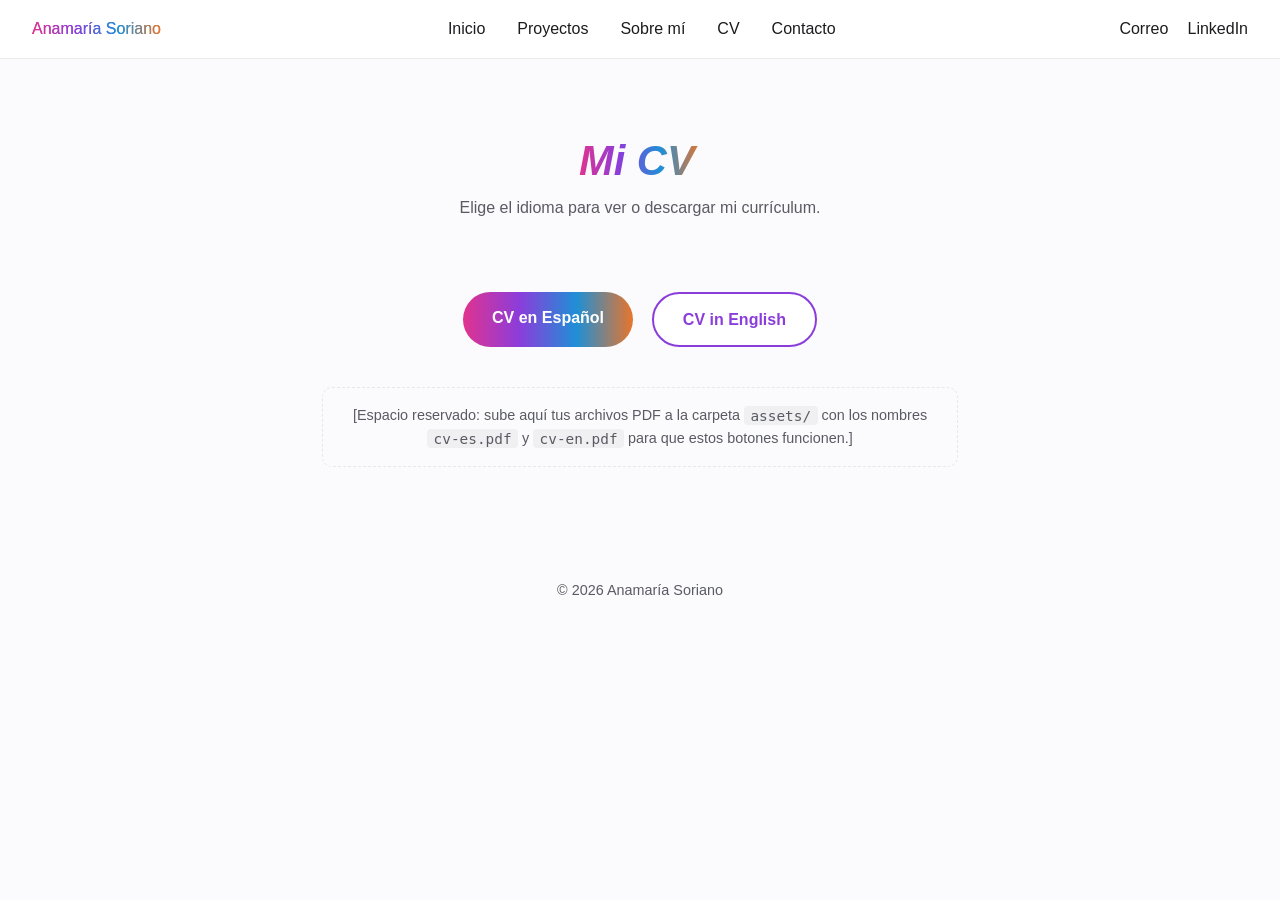
==== cv.html @ 27ea9533 "Agregar página de CV (ES/EN) y enlace en navegación" ====
<!DOCTYPE html>
<html lang="es">
<head>
<meta charset="UTF-8">
<meta name="viewport" content="width=device-width, initial-scale=1.0">
<title>CV | Anamaría Soriano</title>
<link rel="stylesheet" href="style.css">
</head>
<body>

<header>
  <nav>
    <div class="logo"><a href="index.html#inicio" class="logo-link">Anamaría Soriano</a></div>
    <ul class="nav-links">
      <li><a href="index.html#inicio">Inicio</a></li>
      <li><a href="index.html#proyectos">Proyectos</a></li>
      <li><a href="index.html#sobre-mi">Sobre mí</a></li>
      <li><a href="cv.html">CV</a></li>
      <li><a href="index.html#contacto">Contacto</a></li>
    </ul>
    <div class="nav-contact">
      <a href="mailto:anasperez10@gmail.com" title="Correo">Correo</a>
      <a href="#" target="_blank" title="LinkedIn">LinkedIn</a>
    </div>
  </nav>
</header>

<section class="cv-page">
  <h1>Mi CV</h1>
  <p class="section-intro">Elige el idioma para ver o descargar mi currículum.</p>

  <div class="cv-buttons">
    <a href="assets/cv-es.pdf" target="_blank" class="cta-button">CV en Español</a>
    <a href="assets/cv-en.pdf" target="_blank" class="cta-button cta-secondary">CV in English</a>
  </div>

  <p class="cv-note">[Espacio reservado: sube aquí tus archivos PDF a la carpeta <code>assets/</code> con los nombres <code>cv-es.pdf</code> y <code>cv-en.pdf</code> para que estos botones funcionen.]</p>
</section>

<footer>
  <p>&copy; 2026 Anamaría Soriano</p>
</footer>

</body>
</html>
---- style.css ----
:root {
  --accent1: #e0338f;
  --accent2: #8b3ddb;
  --accent3: #1f8fd6;
  --accent4: #e8752b;
  --gradient: linear-gradient(90deg, var(--accent1), var(--accent2), var(--accent3), var(--accent4));
  --bg: #fbfbfd;
  --card-bg: #ffffff;
  --text: #1c1c1e;
  --text-muted: #5a5a63;
  --border: rgba(0,0,0,0.08);
}

* { margin: 0; padding: 0; box-sizing: border-box; }

body {
  font-family: 'Segoe UI', sans-serif;
  background-color: var(--bg);
  color: var(--text);
  line-height: 1.6;
}

header {
  position: fixed;
  top: 0; width: 100%;
  background: rgba(255,255,255,0.9);
  backdrop-filter: blur(6px);
  z-index: 10;
  border-bottom: 1px solid var(--border);
}

nav {
  display: flex;
  justify-content: space-between;
  align-items: center;
  padding: 1rem 2rem;
  gap: 1.5rem;
}

.logo {
  font-weight: 700;
  white-space: nowrap;
  padding-right: 0.2em;
}

.logo-link, .logo {
  background: var(--gradient);
  -webkit-background-clip: text;
  background-clip: text;
  color: transparent;
  text-decoration: none;
}

.nav-links {
  list-style: none;
  display: flex;
  gap: 2rem;
  flex: 1;
  justify-content: center;
}

.nav-contact {
  display: flex;
  gap: 1.2rem;
}

nav a {
  color: var(--text);
  text-decoration: none;
  font-weight: 500;
  transition: color 0.2s ease;
}

nav a:hover { color: var(--accent2); }

.hero {
  height: 100vh;
  display: flex;
  flex-direction: column;
  justify-content: center;
  align-items: center;
  text-align: center;
  padding: 0 1rem;
  background:
    radial-gradient(circle at 20% 30%, rgba(224,51,143,0.08), transparent 40%),
    radial-gradient(circle at 80% 20%, rgba(31,143,214,0.08), transparent 40%),
    radial-gradient(circle at 60% 80%, rgba(139,61,219,0.08), transparent 45%),
    var(--bg);
}

.hero h1 {
  font-size: 3.2rem;
  font-style: italic;
  background: var(--gradient);
  -webkit-background-clip: text;
  background-clip: text;
  color: transparent;
  padding-right: 0.15em;
  display: inline-block;
}

.tagline { margin-top: 1rem; font-size: 1.2rem; color: var(--text-muted); }

.cta-button {
  margin-top: 2rem;
  display: inline-block;
  padding: 0.8rem 1.8rem;
  border-radius: 30px;
  background: var(--gradient);
  color: #fff;
  text-decoration: none;
  font-weight: 600;
  transition: opacity 0.2s ease;
}

.cta-button:hover { opacity: 0.85; }

.cta-secondary {
  background: #fff;
  color: var(--accent2);
  border: 2px solid var(--accent2);
}

section { padding: 5rem 2rem; max-width: 1100px; margin: 0 auto; }

h2 {
  font-size: 2rem;
  margin-bottom: 0.8rem;
  font-style: italic;
  background: var(--gradient);
  -webkit-background-clip: text;
  background-clip: text;
  color: transparent;
  display: inline-block;
  padding-right: 0.15em;
}

.section-intro { color: var(--text-muted); margin-bottom: 2.5rem; max-width: 640px; }

.project-grid {
  display: grid;
  grid-template-columns: repeat(auto-fit, minmax(280px, 1fr));
  gap: 2rem;
}

.project-card {
  background: var(--card-bg);
  border-radius: 12px;
  overflow: hidden;
  padding-bottom: 1rem;
  border: 1px solid var(--border);
  border-top: 4px solid transparent;
  border-image: var(--gradient) 1;
  box-shadow: 0 4px 16px rgba(0,0,0,0.05);
  transition: transform 0.2s ease, box-shadow 0.2s ease;
}

.project-card:hover {
  transform: translateY(-4px);
  box-shadow: 0 10px 24px rgba(0,0,0,0.08);
}

.project-card img {
  width: 100%;
  height: 180px;
  object-fit: cover;
  background: #eee;
}

.project-card h3, .project-card p, .project-card a {
  padding: 0 1.2rem;
}

.project-card h3 { margin-top: 1rem; color: var(--text); }
.project-role { font-size: 0.85rem; color: var(--text-muted); margin-top: 0.3rem; }
.project-card a { color: var(--accent1); display: inline-block; margin-top: 0.5rem; text-decoration: none; font-weight: 600; }
.project-card a:hover { color: var(--accent3); }

.about p, .contact p { color: var(--text-muted); max-width: 700px; }

.contact a {
  color: var(--accent2);
  display: block;
  margin: 0.4rem 0;
  text-decoration: none;
  font-weight: 600;
}

.contact a:hover { color: var(--accent3); }

.project-detail {
  padding-top: 8rem;
  max-width: 800px;
}

.back-link {
  display: inline-block;
  margin-bottom: 1.5rem;
  color: var(--accent2);
  text-decoration: none;
  font-weight: 600;
}

.back-link:hover { color: var(--accent3); }

.project-detail h1 {
  font-size: 2.4rem;
  font-style: italic;
  background: var(--gradient);
  -webkit-background-clip: text;
  background-clip: text;
  color: transparent;
  display: inline-block;
  padding-right: 0.15em;
}

.detail-image {
  width: 100%;
  max-height: 380px;
  object-fit: cover;
  border-radius: 12px;
  margin: 1.5rem 0;
  background: #eee;
}

.project-detail p { color: var(--text-muted); }

.cv-page {
  padding-top: 8rem;
  max-width: 700px;
  text-align: center;
}

.cv-page h1 {
  font-size: 2.6rem;
  font-style: italic;
  background: var(--gradient);
  -webkit-background-clip: text;
  background-clip: text;
  color: transparent;
  display: inline-block;
  padding-right: 0.15em;
}

.cv-buttons {
  display: flex;
  gap: 1.2rem;
  justify-content: center;
  flex-wrap: wrap;
  margin-top: 1rem;
}

.cv-note {
  margin-top: 2.5rem;
  color: var(--text-muted);
  font-size: 0.9rem;
  border: 1px dashed var(--border);
  border-radius: 10px;
  padding: 1rem;
}

.cv-note code {
  background: #f0f0f3;
  padding: 0.1rem 0.4rem;
  border-radius: 4px;
}

footer {
  text-align: center;
  padding: 2rem;
  font-size: 0.9rem;
  color: var(--text-muted);
}
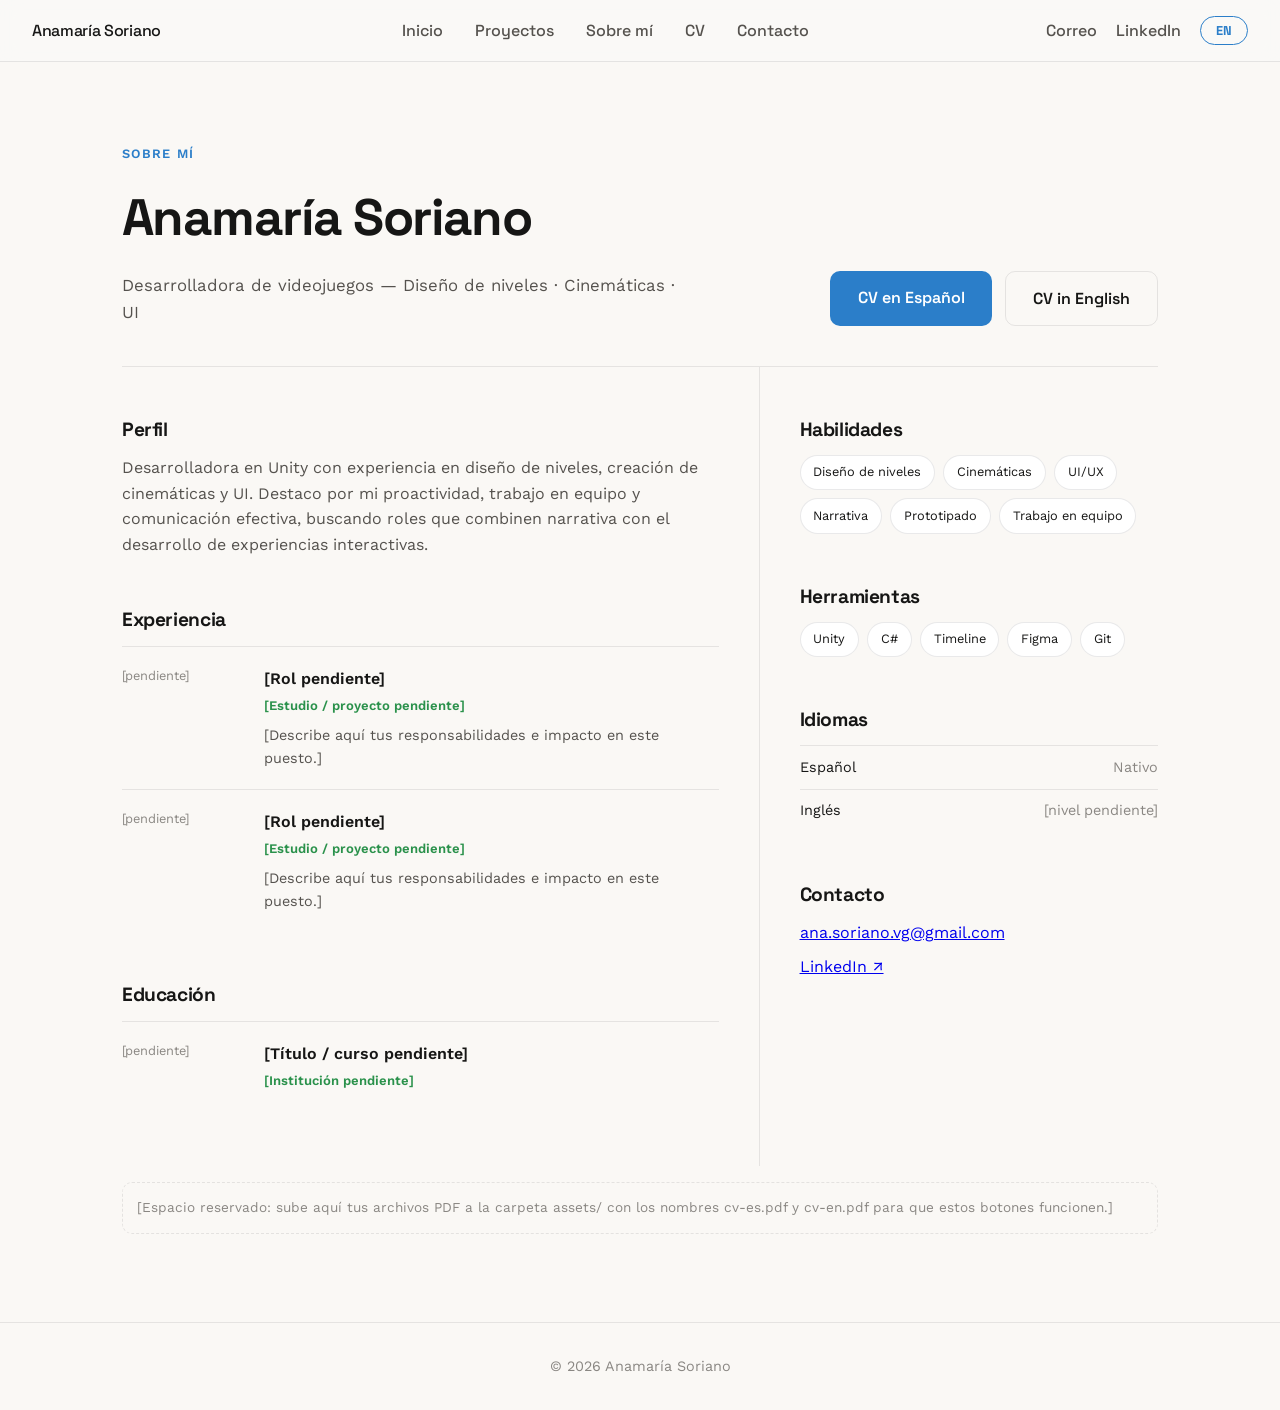
==== commit 7ec74460: "Mejoras de diseño Realizadas con Cloude designe" ====
--- a/cv.html
+++ b/cv.html
@@ -4,42 +4,123 @@
 <meta charset="UTF-8">
 <meta name="viewport" content="width=device-width, initial-scale=1.0">
 <title>CV | Anamaría Soriano</title>
+<link rel="preconnect" href="https://fonts.googleapis.com">
+<link href="https://fonts.googleapis.com/css2?family=Space+Grotesk:wght@400;500;600;700&family=Work+Sans:wght@400;500;600&display=swap" rel="stylesheet">
 <link rel="stylesheet" href="style.css">
 </head>
 <body>
 
 <header>
-  <nav>
-    <div class="logo"><a href="index.html#inicio" class="logo-link">Anamaría Soriano</a></div>
-    <ul class="nav-links">
-      <li><a href="index.html#inicio">Inicio</a></li>
-      <li><a href="index.html#proyectos">Proyectos</a></li>
-      <li><a href="index.html#sobre-mi">Sobre mí</a></li>
-      <li><a href="cv.html">CV</a></li>
-      <li><a href="index.html#contacto">Contacto</a></li>
-    </ul>
-    <div class="nav-contact">
-      <a href="mailto:anasperez10@gmail.com" title="Correo">Correo</a>
-      <a href="#" target="_blank" title="LinkedIn">LinkedIn</a>
-    </div>
-  </nav>
+<nav>
+<div class="logo"><a href="index.html#inicio" class="logo-link">Anamaría Soriano</a></div>
+<button class="nav-toggle" aria-label="Abrir menú" aria-expanded="false">☰</button>
+<ul class="nav-links">
+<li><a href="index.html#inicio" data-i18n="nav.inicio">Inicio</a></li>
+<li><a href="index.html#proyectos" data-i18n="nav.proyectos">Proyectos</a></li>
+<li><a href="index.html#sobre-mi" data-i18n="nav.sobre">Sobre mí</a></li>
+<li><a href="cv.html" data-i18n="nav.cv">CV</a></li>
+<li><a href="index.html#contacto" data-i18n="nav.contacto">Contacto</a></li>
+</ul>
+<div class="nav-contact">
+<a href="mailto:ana.soriano.vg@gmail.com" title="Correo" data-i18n="nav.correo">Correo</a>
+<a href="https://www.linkedin.com/in/anamaría-soriano-videojogames-cinema/" target="_blank" title="LinkedIn">LinkedIn</a>
+<button id="langToggle" class="lang-toggle" type="button" aria-label="Switch to English">EN</button>
+</div>
+</nav>
 </header>
 
 <section class="cv-page">
-  <h1>Mi CV</h1>
-  <p class="section-intro">Elige el idioma para ver o descargar mi currículum.</p>
+<div class="cv-header">
+<div>
+<div class="section-eyebrow" data-i18n="nav.sobre">Sobre mí</div>
+<h1>Anamaría Soriano</h1>
+<p data-i18n="hero.tagline">Desarrolladora de videojuegos — Diseño de niveles · Cinemáticas · UI</p>
+</div>
+<div class="cv-buttons">
+<a href="assets/cv-es.pdf" target="_blank" class="cta-button" data-i18n="cv.esButton">CV en Español</a>
+<a href="assets/cv-en.pdf" target="_blank" class="cta-button cta-secondary" data-i18n="cv.enButton">CV in English</a>
+</div>
+</div>
 
-  <div class="cv-buttons">
-    <a href="assets/cv-es.pdf" target="_blank" class="cta-button">CV en Español</a>
-    <a href="assets/cv-en.pdf" target="_blank" class="cta-button cta-secondary">CV in English</a>
-  </div>
+<div class="cv-body">
+<div class="cv-main">
 
-  <p class="cv-note">[Espacio reservado: sube aquí tus archivos PDF a la carpeta <code>assets/</code> con los nombres <code>cv-es.pdf</code> y <code>cv-en.pdf</code> para que estos botones funcionen.]</p>
+<div class="cv-block">
+<h2 data-i18n="cv.profileHeading">Perfil</h2>
+<p data-i18n="cv.profileText">Desarrolladora en Unity con experiencia en diseño de niveles, creación de cinemáticas y UI. Destaco por mi proactividad, trabajo en equipo y comunicación efectiva, buscando roles que combinen narrativa con el desarrollo de experiencias interactivas.</p>
+</div>
+
+<div class="cv-block">
+<h2 data-i18n="cv.experienceHeading">Experiencia</h2>
+<div class="cv-entry">
+<div class="period" data-i18n="detail.pending">[pendiente]</div>
+<div><div class="role" data-i18n="cv.pendingRole">[Rol pendiente]</div><div class="org" data-i18n="cv.pendingOrg">[Estudio / proyecto pendiente]</div><div class="desc" data-i18n="cv.pendingDesc">[Describe aquí tus responsabilidades e impacto en este puesto.]</div></div>
+</div>
+<div class="cv-entry">
+<div class="period" data-i18n="detail.pending">[pendiente]</div>
+<div><div class="role" data-i18n="cv.pendingRole">[Rol pendiente]</div><div class="org" data-i18n="cv.pendingOrg">[Estudio / proyecto pendiente]</div><div class="desc" data-i18n="cv.pendingDesc">[Describe aquí tus responsabilidades e impacto en este puesto.]</div></div>
+</div>
+</div>
+
+<div class="cv-block" style="margin-bottom:0;">
+<h2 data-i18n="cv.educationHeading">Educación</h2>
+<div class="cv-entry">
+<div class="period" data-i18n="detail.pending">[pendiente]</div>
+<div><div class="role" data-i18n="cv.pendingTitle">[Título / curso pendiente]</div><div class="org" data-i18n="cv.pendingInst">[Institución pendiente]</div></div>
+</div>
+</div>
+
+</div>
+
+<div class="cv-side">
+
+<div class="cv-block">
+<h2 data-i18n="cv.skillsHeading">Habilidades</h2>
+<div class="tag-row">
+<span data-i18n="skill.level.label">Diseño de niveles</span>
+<span data-i18n="skill.cine.label">Cinemáticas</span>
+<span data-i18n="skill.ui.label">UI/UX</span>
+<span data-i18n="skill.narrative.label">Narrativa</span>
+<span>Prototipado</span>
+<span data-i18n="skill.team.label">Trabajo en equipo</span>
+</div>
+</div>
+
+<div class="cv-block">
+<h2 data-i18n="cv.toolsHeading">Herramientas</h2>
+<div class="tag-row">
+<span data-i18n="skill.unity.label">Unity</span>
+<span>C#</span>
+<span>Timeline</span>
+<span>Figma</span>
+<span>Git</span>
+</div>
+</div>
+
+<div class="cv-block">
+<h2 data-i18n="cv.languagesHeading">Idiomas</h2>
+<div class="lang-row"><span>Español</span><span class="level" data-i18n="cv.native">Nativo</span></div>
+<div class="lang-row"><span>Inglés</span><span class="level" data-i18n="cv.pendingLevel">[nivel pendiente]</span></div>
+</div>
+
+<div class="cv-block" style="margin-bottom:0;">
+<h2 data-i18n="cv.contactHeading">Contacto</h2>
+<div class="tag-row" style="flex-direction:column; align-items:flex-start; gap:0.5rem;">
+<a href="mailto:ana.soriano.vg@gmail.com" style="border:none; padding:0; background:none;">ana.soriano.vg@gmail.com</a>
+<a href="https://www.linkedin.com/in/anamaría-soriano-videojogames-cinema/" target="_blank" style="border:none; padding:0; background:none;">LinkedIn ↗</a>
+</div>
+</div>
+
+</div>
+</div>
+
+<p class="cv-note" data-i18n="cv.note">[Espacio reservado: sube aquí tus archivos PDF a la carpeta assets/ con los nombres cv-es.pdf y cv-en.pdf para que estos botones funcionen.]</p>
 </section>
 
 <footer>
-  <p>&copy; 2026 Anamaría Soriano</p>
+<p data-i18n="footer.text">© 2026 Anamaría Soriano</p>
 </footer>
 
+<script src="script.js"></script>
 </body>
 </html>
--- a/style.css
+++ b/style.css
@@ -1,30 +1,36 @@
 :root {
-  --accent1: #e0338f;
-  --accent2: #8b3ddb;
-  --accent3: #1f8fd6;
-  --accent4: #e8752b;
-  --gradient: linear-gradient(90deg, var(--accent1), var(--accent2), var(--accent3), var(--accent4));
-  --bg: #fbfbfd;
+  --accent: oklch(0.58 0.14 250);   /* blue */
+  --accent2: oklch(0.58 0.14 150);  /* green */
+  --bg: oklch(0.98 0.005 90);
   --card-bg: #ffffff;
-  --text: #1c1c1e;
-  --text-muted: #5a5a63;
-  --border: rgba(0,0,0,0.08);
+  --text: #161615;
+  --text-muted: #55524e;
+  --text-faint: #8a8783;
+  --border: rgba(20,20,22,0.09);
 }
 
 * { margin: 0; padding: 0; box-sizing: border-box; }
 
+html { overflow-x: hidden; scroll-behavior: smooth; }
+
 body {
-  font-family: 'Segoe UI', sans-serif;
+  font-family: 'Work Sans', 'Segoe UI', sans-serif;
   background-color: var(--bg);
   color: var(--text);
   line-height: 1.6;
-}
-
+  overflow-x: hidden;
+}
+
+h1, h2, h3, .logo, .cta-button, nav a, .lang-toggle {
+  font-family: 'Space Grotesk', 'Segoe UI', sans-serif;
+}
+
+/* ---------- HEADER / NAV ---------- */
 header {
   position: fixed;
   top: 0; width: 100%;
-  background: rgba(255,255,255,0.9);
-  backdrop-filter: blur(6px);
+  background: rgba(250,249,247,0.85);
+  backdrop-filter: blur(10px);
   z-index: 10;
   border-bottom: 1px solid var(--border);
 }
@@ -37,237 +43,345 @@
   gap: 1.5rem;
 }
 
-.logo {
+.logo { font-weight: 700; white-space: nowrap; padding-right: 0.2em; letter-spacing: -0.02em; }
+.logo-link, .logo { color: var(--text); text-decoration: none; }
+
+.nav-links { list-style: none; display: flex; gap: 2rem; flex: 1; justify-content: center; }
+.nav-contact { display: flex; align-items: center; gap: 1.2rem; }
+
+nav a { position: relative; color: var(--text-muted); text-decoration: none; font-weight: 500; transition: color 0.2s ease; }
+nav a::after { content: ""; position: absolute; left: 0; bottom: -6px; width: 0; height: 2px; background: var(--accent); transition: width 0.25s ease; }
+nav a:hover { color: var(--accent); }
+nav a:hover::after { width: 100%; }
+
+.nav-toggle { display: none; background: none; border: none; font-size: 1.6rem; line-height: 1; color: var(--text); cursor: pointer; padding: 0.2rem 0.5rem; }
+
+.lang-toggle {
+  background: transparent;
+  border: 1.5px solid var(--accent);
+  color: var(--accent);
+  border-radius: 20px;
+  padding: 0.3rem 0.9rem;
   font-weight: 700;
-  white-space: nowrap;
-  padding-right: 0.2em;
-}
-
-.logo-link, .logo {
-  background: var(--gradient);
-  -webkit-background-clip: text;
-  background-clip: text;
-  color: transparent;
-  text-decoration: none;
-}
-
-.nav-links {
-  list-style: none;
-  display: flex;
-  gap: 2rem;
-  flex: 1;
-  justify-content: center;
-}
-
-.nav-contact {
-  display: flex;
-  gap: 1.2rem;
-}
-
-nav a {
-  color: var(--text);
-  text-decoration: none;
-  font-weight: 500;
-  transition: color 0.2s ease;
-}
-
-nav a:hover { color: var(--accent2); }
-
+  font-size: 0.8rem;
+  letter-spacing: 0.03em;
+  cursor: pointer;
+  transition: background 0.2s ease, color 0.2s ease, transform 0.2s ease;
+}
+.lang-toggle:hover { background: var(--accent); color: #fff; transform: translateY(-2px); }
+
+/* ---------- HERO ---------- */
 .hero {
-  height: 100vh;
+  position: relative;
+  overflow: hidden;
+  padding: 11rem 2rem 4rem;
   display: flex;
   flex-direction: column;
-  justify-content: center;
+  align-items: flex-start;
+  text-align: left;
+  max-width: 1100px;
+  margin: 0 auto;
+}
+
+.hero::before, .hero::after {
+  content: "";
+  position: absolute;
+  width: 380px;
+  height: 380px;
+  border-radius: 50%;
+  filter: blur(80px);
+  opacity: 0.22;
+  z-index: 0;
+  animation: floatBlob 12s ease-in-out infinite;
+}
+.hero::before { top: -6%; right: -8%; background: var(--accent); }
+.hero::after { bottom: -10%; left: -8%; background: var(--accent2); animation-delay: -6s; }
+
+.hero > * { position: relative; z-index: 1; }
+
+.hero-badge {
+  display: inline-flex;
   align-items: center;
-  text-align: center;
-  padding: 0 1rem;
-  background:
-    radial-gradient(circle at 20% 30%, rgba(224,51,143,0.08), transparent 40%),
-    radial-gradient(circle at 80% 20%, rgba(31,143,214,0.08), transparent 40%),
-    radial-gradient(circle at 60% 80%, rgba(139,61,219,0.08), transparent 45%),
-    var(--bg);
-}
+  gap: 0.6rem;
+  padding: 0.4rem 0.9rem;
+  border-radius: 999px;
+  border: 1px solid var(--border);
+  font-size: 0.8rem;
+  letter-spacing: 0.06em;
+  text-transform: uppercase;
+  color: var(--text-faint);
+  margin-bottom: 1.6rem;
+  animation: fadeInUp 0.9s ease both;
+}
+.hero-badge .dot { width: 7px; height: 7px; border-radius: 50%; background: var(--accent2); }
 
 .hero h1 {
-  font-size: 3.2rem;
-  font-style: italic;
-  background: var(--gradient);
-  -webkit-background-clip: text;
-  background-clip: text;
-  color: transparent;
-  padding-right: 0.15em;
+  font-size: clamp(2.4rem, 6vw, 4.4rem);
+  font-weight: 700;
+  line-height: 1.05;
+  letter-spacing: -0.03em;
+  color: var(--text);
+  animation: fadeInUp 0.9s ease 0.1s both;
+}
+.hero h1 .accent { color: var(--accent); }
+
+.tagline {
+  margin-top: 1.1rem;
+  font-size: 1.15rem;
+  color: var(--text-muted);
+  font-weight: 500;
+  animation: fadeInUp 0.9s ease 0.15s both;
+}
+
+.hero-about {
+  margin-top: 1.2rem;
+  max-width: 620px;
+  color: var(--text-muted);
+  font-size: 1.05rem;
+  animation: fadeInUp 0.9s ease 0.25s both;
+}
+
+.hero-ctas { display: flex; gap: 1rem; flex-wrap: wrap; margin-top: 2.2rem; animation: fadeInUp 0.9s ease 0.35s both; }
+
+.cta-button {
   display: inline-block;
-}
-
-.tagline { margin-top: 1rem; font-size: 1.2rem; color: var(--text-muted); }
-
-.cta-button {
-  margin-top: 2rem;
-  display: inline-block;
-  padding: 0.8rem 1.8rem;
-  border-radius: 30px;
-  background: var(--gradient);
+  position: relative;
+  overflow: hidden;
+  padding: 0.85rem 1.7rem;
+  border-radius: 10px;
+  background: var(--accent);
   color: #fff;
   text-decoration: none;
   font-weight: 600;
-  transition: opacity 0.2s ease;
-}
-
-.cta-button:hover { opacity: 0.85; }
-
-.cta-secondary {
-  background: #fff;
-  color: var(--accent2);
-  border: 2px solid var(--accent2);
-}
-
-section { padding: 5rem 2rem; max-width: 1100px; margin: 0 auto; }
-
-h2 {
-  font-size: 2rem;
+  transition: opacity 0.2s ease, transform 0.2s ease, box-shadow 0.3s ease;
+}
+.cta-button:hover { opacity: 0.92; transform: translateY(-3px); box-shadow: 0 10px 22px rgba(0,0,0,0.12); }
+
+.cta-secondary { background: transparent; color: var(--text); border: 1px solid var(--border); }
+
+.ripple {
+  position: absolute;
+  width: 140px; height: 140px;
+  margin-left: -70px; margin-top: -70px;
+  border-radius: 50%;
+  background: rgba(255,255,255,0.5);
+  transform: scale(0);
+  pointer-events: none;
+  animation: rippleAnim 0.6s ease-out forwards;
+}
+
+/* role marquee */
+.marquee-wrap {
+  margin-top: 4.5rem;
+  overflow: hidden;
+  border-top: 1px solid var(--border);
+  border-bottom: 1px solid var(--border);
+  padding: 1.1rem 0;
+  width: 100%;
+}
+.marquee-track {
+  display: flex;
+  width: max-content;
+  gap: 3rem;
+  animation: marquee 22s linear infinite;
+}
+.marquee-track span {
+  font-size: 0.95rem;
+  letter-spacing: 0.08em;
+  text-transform: uppercase;
+  color: var(--text-faint);
+  white-space: nowrap;
+}
+
+/* ---------- SECTIONS ---------- */
+section { padding: 5.5rem 2rem; max-width: 1100px; margin: 0 auto; }
+
+.section-eyebrow {
+  font-size: 0.8rem;
+  letter-spacing: 0.1em;
+  text-transform: uppercase;
+  color: var(--accent);
   margin-bottom: 0.8rem;
-  font-style: italic;
-  background: var(--gradient);
-  -webkit-background-clip: text;
-  background-clip: text;
-  color: transparent;
-  display: inline-block;
-  padding-right: 0.15em;
-}
-
-.section-intro { color: var(--text-muted); margin-bottom: 2.5rem; max-width: 640px; }
-
-.project-grid {
-  display: grid;
-  grid-template-columns: repeat(auto-fit, minmax(280px, 1fr));
-  gap: 2rem;
-}
+  font-weight: 600;
+}
+
+h2 { font-size: clamp(1.7rem, 3.4vw, 2.4rem); font-weight: 700; letter-spacing: -0.02em; color: var(--text); }
+
+.section-head { display: flex; justify-content: space-between; align-items: flex-end; gap: 1.5rem; flex-wrap: wrap; margin-bottom: 3rem; }
+.section-intro { color: var(--text-muted); max-width: 420px; }
+
+.project-grid { display: grid; grid-template-columns: repeat(auto-fit, minmax(300px, 1fr)); gap: 1.8rem; }
 
 .project-card {
   background: var(--card-bg);
-  border-radius: 12px;
+  border-radius: 16px;
   overflow: hidden;
-  padding-bottom: 1rem;
   border: 1px solid var(--border);
-  border-top: 4px solid transparent;
-  border-image: var(--gradient) 1;
-  box-shadow: 0 4px 16px rgba(0,0,0,0.05);
-  transition: transform 0.2s ease, box-shadow 0.2s ease;
-}
-
-.project-card:hover {
-  transform: translateY(-4px);
-  box-shadow: 0 10px 24px rgba(0,0,0,0.08);
-}
-
-.project-card img {
+  box-shadow: 0 1px 3px rgba(0,0,0,0.04);
+  transition: transform 0.3s ease, border-color 0.3s ease;
+  text-decoration: none;
+  color: inherit;
+  display: block;
+}
+.project-card:hover { transform: translateY(-6px); border-color: var(--accent); }
+
+.project-card .thumb {
+  position: relative;
   width: 100%;
-  height: 180px;
-  object-fit: cover;
-  background: #eee;
-}
-
-.project-card h3, .project-card p, .project-card a {
-  padding: 0 1.2rem;
-}
-
-.project-card h3 { margin-top: 1rem; color: var(--text); }
-.project-role { font-size: 0.85rem; color: var(--text-muted); margin-top: 0.3rem; }
-.project-card a { color: var(--accent1); display: inline-block; margin-top: 0.5rem; text-decoration: none; font-weight: 600; }
-.project-card a:hover { color: var(--accent3); }
-
-.about p, .contact p { color: var(--text-muted); max-width: 700px; }
-
-.contact a {
-  color: var(--accent2);
-  display: block;
-  margin: 0.4rem 0;
-  text-decoration: none;
-  font-weight: 600;
-}
-
-.contact a:hover { color: var(--accent3); }
-
-.project-detail {
-  padding-top: 8rem;
-  max-width: 800px;
-}
-
-.back-link {
-  display: inline-block;
-  margin-bottom: 1.5rem;
-  color: var(--accent2);
-  text-decoration: none;
-  font-weight: 600;
-}
-
-.back-link:hover { color: var(--accent3); }
-
-.project-detail h1 {
-  font-size: 2.4rem;
-  font-style: italic;
-  background: var(--gradient);
-  -webkit-background-clip: text;
-  background-clip: text;
-  color: transparent;
-  display: inline-block;
-  padding-right: 0.15em;
-}
+  height: 190px;
+  background: repeating-linear-gradient(135deg, #edeae5, #edeae5 12px, #e3e0da 12px, #e3e0da 24px);
+  display: flex; align-items: center; justify-content: center;
+}
+.project-card .thumb img { width: 100%; height: 100%; object-fit: cover; position: absolute; inset: 0; }
+.project-card .thumb .placeholder-label {
+  font-family: 'Space Grotesk', monospace;
+  font-size: 0.72rem;
+  color: var(--text-muted);
+  background: rgba(255,255,255,0.85);
+  padding: 0.3rem 0.6rem;
+  border-radius: 6px;
+  z-index: 1;
+}
+.project-card .engine-tag {
+  position: absolute; top: 12px; left: 12px; z-index: 2;
+  font-size: 0.7rem; letter-spacing: 0.06em; text-transform: uppercase; font-weight: 700;
+  padding: 0.3rem 0.6rem; border-radius: 999px; background: var(--accent); color: #fff;
+}
+
+.project-card .body { padding: 1.4rem 1.4rem 1.6rem; }
+.project-card h3 { font-size: 1.25rem; margin-bottom: 0.4rem; }
+.project-role { font-size: 0.8rem; color: var(--accent2); font-weight: 600; letter-spacing: 0.03em; text-transform: uppercase; margin-bottom: 0.5rem; }
+.project-card p:not(.project-role) { color: var(--text-muted); font-size: 0.92rem; }
+.project-card .view-more { display: none; } /* link is the whole card now */
+
+/* about */
+.about-grid { display: grid; grid-template-columns: 0.9fr 1.1fr; gap: 3.5rem; align-items: start; }
+.about-grid p { color: var(--text-muted); margin-top: 1.1rem; font-size: 1.02rem; line-height: 1.75; }
+.skills-grid { display: grid; grid-template-columns: 1fr 1fr; gap: 1rem; }
+.skill-card { padding: 1.3rem; border-radius: 14px; background: var(--card-bg); border: 1px solid var(--border); box-shadow: 0 1px 3px rgba(0,0,0,0.04); }
+.skill-card .icon { font-size: 1.5rem; margin-bottom: 0.5rem; }
+.skill-card .label { font-weight: 600; font-size: 0.98rem; margin-bottom: 0.2rem; }
+.skill-card .detail { font-size: 0.82rem; color: var(--text-faint); }
+
+.about .cta-button { margin-top: 1.6rem; background: transparent; color: var(--text); border: 1px solid var(--border); }
+
+/* contact */
+.contact { text-align: center; position: relative; }
+.contact p { color: var(--text-muted); max-width: 500px; margin: 0 auto 2rem; }
+.contact-ctas { display: flex; gap: 1rem; justify-content: center; flex-wrap: wrap; }
+.contact-ctas a.cta-button.secondary { background: transparent; color: var(--text); border: 1px solid var(--border); }
+
+/* ---------- PROJECT DETAIL ---------- */
+.project-detail { padding-top: 9rem; max-width: 900px; }
+.back-link { display: inline-block; margin-bottom: 1.2rem; color: var(--text-faint); text-decoration: none; font-weight: 600; font-size: 0.92rem; transition: color 0.2s ease; }
+.back-link:hover { color: var(--accent); }
+
+.detail-head { display: flex; justify-content: space-between; align-items: flex-end; gap: 1.5rem; flex-wrap: wrap; border-bottom: 1px solid var(--border); padding-bottom: 2rem; margin-bottom: 0; }
+.project-detail h1 { font-size: clamp(2rem, 5vw, 3.4rem); font-weight: 700; letter-spacing: -0.03em; margin-bottom: 0.7rem; }
+.detail-head .tags { display: flex; gap: 0.6rem; flex-wrap: wrap; }
+.detail-head .tags span { padding: 0.4rem 0.9rem; border-radius: 999px; font-size: 0.78rem; font-weight: 600; }
+.detail-head .tags .engine { background: var(--accent); color: #fff; }
+.detail-head .tags .role-tag { border: 1px solid var(--border); color: var(--text); }
 
 .detail-image {
-  width: 100%;
-  max-height: 380px;
-  object-fit: cover;
-  border-radius: 12px;
-  margin: 1.5rem 0;
-  background: #eee;
-}
-
-.project-detail p { color: var(--text-muted); }
-
-.cv-page {
-  padding-top: 8rem;
-  max-width: 700px;
-  text-align: center;
-}
-
-.cv-page h1 {
-  font-size: 2.6rem;
-  font-style: italic;
-  background: var(--gradient);
-  -webkit-background-clip: text;
-  background-clip: text;
-  color: transparent;
-  display: inline-block;
-  padding-right: 0.15em;
-}
-
-.cv-buttons {
-  display: flex;
-  gap: 1.2rem;
-  justify-content: center;
-  flex-wrap: wrap;
-  margin-top: 1rem;
-}
-
-.cv-note {
-  margin-top: 2.5rem;
-  color: var(--text-muted);
-  font-size: 0.9rem;
-  border: 1px dashed var(--border);
-  border-radius: 10px;
-  padding: 1rem;
-}
-
-.cv-note code {
-  background: #f0f0f3;
-  padding: 0.1rem 0.4rem;
-  border-radius: 4px;
-}
-
-footer {
-  text-align: center;
-  padding: 2rem;
-  font-size: 0.9rem;
-  color: var(--text-muted);
-}
+  width: 100%; aspect-ratio: 21/9; max-height: 420px;
+  object-fit: cover; border-radius: 14px; margin: 2.5rem 0;
+  background: repeating-linear-gradient(135deg, #edeae5, #edeae5 14px, #e3e0da 14px, #e3e0da 28px);
+  display: flex; align-items: center; justify-content: center;
+  font-family: 'Space Grotesk', monospace; font-size: 0.8rem; color: var(--text-muted);
+}
+
+.detail-meta { display: grid; grid-template-columns: 0.8fr 1fr; gap: 3rem; padding: 2.5rem 0; border-top: 1px solid var(--border); }
+.meta-list { display: flex; flex-direction: column; gap: 1.4rem; }
+.meta-list .k { font-size: 0.78rem; color: var(--text-faint); text-transform: uppercase; letter-spacing: 0.07em; margin-bottom: 0.3rem; }
+.meta-list .v { font-weight: 600; }
+.detail-meta h2 { font-size: 1.4rem; margin-bottom: 1rem; }
+.detail-meta p { color: var(--text-muted); margin-bottom: 1rem; }
+.detail-meta ul { padding-left: 1.2rem; color: var(--text-muted); }
+.detail-meta ul li { margin-bottom: 0.5rem; }
+
+.detail-nav { display: flex; justify-content: space-between; align-items: center; flex-wrap: wrap; gap: 1rem; padding: 2rem 0 3rem; }
+.detail-nav a { text-decoration: none; font-weight: 600; }
+.detail-nav a.prev { color: var(--text); }
+.detail-nav a.next { color: var(--accent); }
+
+/* ---------- CV PAGE ---------- */
+.cv-page { padding-top: 9rem; max-width: 1100px; }
+.cv-page .cv-header { display: grid; grid-template-columns: 1fr auto; gap: 2rem; align-items: end; border-bottom: 1px solid var(--border); padding-bottom: 2.5rem; }
+.cv-page h1 { font-size: clamp(2rem, 4.5vw, 3.2rem); font-weight: 700; letter-spacing: -0.03em; margin-bottom: 0.8rem; }
+.cv-page .cv-header p { color: var(--text-muted); font-size: 1.05rem; max-width: 560px; }
+
+.cv-buttons { display: flex; gap: 0.8rem; flex-wrap: wrap; }
+.cv-buttons a.cta-secondary { background: transparent; color: var(--text); border: 1px solid var(--border); }
+
+.cv-body { display: grid; grid-template-columns: 1.6fr 1fr; gap: 0; }
+.cv-main { padding: 3rem 2.5rem 3rem 0; border-right: 1px solid var(--border); }
+.cv-side { padding: 3rem 0 3rem 2.5rem; }
+
+.cv-block { margin-bottom: 3rem; }
+.cv-block h2 { font-size: 1.2rem; margin-bottom: 0.6rem; }
+.cv-block > p { color: var(--text-muted); }
+
+.cv-entry { display: grid; grid-template-columns: 120px 1fr; gap: 1.4rem; padding: 1.2rem 0; border-top: 1px solid var(--border); }
+.cv-entry .period { font-size: 0.8rem; color: var(--text-faint); }
+.cv-entry .role { font-weight: 600; margin-bottom: 0.2rem; }
+.cv-entry .org { font-size: 0.82rem; color: var(--accent2); font-weight: 600; margin-bottom: 0.5rem; }
+.cv-entry .desc { color: var(--text-muted); font-size: 0.9rem; }
+
+.tag-row { display: flex; flex-wrap: wrap; gap: 0.5rem; }
+.tag-row span { padding: 0.4rem 0.8rem; border-radius: 999px; background: var(--card-bg); border: 1px solid var(--border); font-size: 0.8rem; }
+
+.lang-row { display: flex; justify-content: space-between; padding: 0.6rem 0; border-top: 1px solid var(--border); font-size: 0.9rem; }
+.lang-row .level { color: var(--text-faint); }
+
+.cv-note { margin-top: 1rem; color: var(--text-faint); font-size: 0.85rem; border: 1px dashed var(--border); border-radius: 10px; padding: 0.9rem; }
+.cv-note code { background: #f0f0ec; padding: 0.1rem 0.4rem; border-radius: 4px; }
+
+footer { text-align: center; padding: 2rem; font-size: 0.9rem; color: var(--text-faint); border-top: 1px solid var(--border); }
+
+/* Scroll reveal */
+.reveal { opacity: 0; transform: translateY(28px); transition: opacity 0.7s ease, transform 0.7s ease; }
+.reveal.in-view { opacity: 1; transform: translateY(0); }
+
+@keyframes floatBlob { 0%, 100% { transform: translate(0,0) scale(1); } 50% { transform: translate(30px,-24px) scale(1.12); } }
+@keyframes fadeInUp { from { opacity: 0; transform: translateY(20px); } to { opacity: 1; transform: translateY(0); } }
+@keyframes rippleAnim { to { transform: scale(2.6); opacity: 0; } }
+@keyframes marquee { 0% { transform: translateX(0); } 100% { transform: translateX(-50%); } }
+
+@media (prefers-reduced-motion: reduce) {
+  *, *::before, *::after {
+    animation-duration: 0.001ms !important;
+    animation-iteration-count: 1 !important;
+    transition-duration: 0.001ms !important;
+    scroll-behavior: auto !important;
+  }
+}
+
+@media (max-width: 900px) {
+  .about-grid, .cv-body, .detail-meta { grid-template-columns: 1fr; }
+  .cv-main { border-right: none; border-bottom: 1px solid var(--border); padding-right: 0; }
+  .cv-side { padding-left: 0; }
+}
+
+@media (max-width: 768px) {
+  nav { flex-wrap: wrap; padding: 1rem 1.2rem; }
+  .logo { order: 1; flex: 1; }
+  .nav-toggle { display: block; order: 2; }
+  .nav-links, .nav-contact { display: none; width: 100%; order: 3; flex-direction: column; gap: 0; text-align: center; }
+  .nav-links.open, .nav-contact.open { display: flex; }
+  .nav-links { border-top: 1px solid var(--border); margin-top: 0.8rem; }
+  .nav-links li a { display: block; padding: 0.9rem 0; border-bottom: 1px solid var(--border); }
+  .nav-contact { order: 4; padding-bottom: 0.6rem; }
+  .nav-contact a { padding: 0.6rem 0; border-bottom: 1px solid var(--border); }
+  .nav-contact .lang-toggle { margin: 0.8rem 0; }
+
+  .hero { padding: 8rem 1.2rem 3rem; text-align: left; }
+  section { padding: 3.5rem 1.2rem; }
+  h2 { font-size: 1.5rem; }
+  .project-grid { grid-template-columns: 1fr; }
+  .cv-page, .project-detail { padding-top: 6.5rem; }
+  .cv-buttons { flex-direction: column; }
+  .cv-buttons a { width: 100%; text-align: center; }
+  .detail-image { max-height: 220px; }
+  .detail-head, .cv-page .cv-header { align-items: flex-start; }
+}
